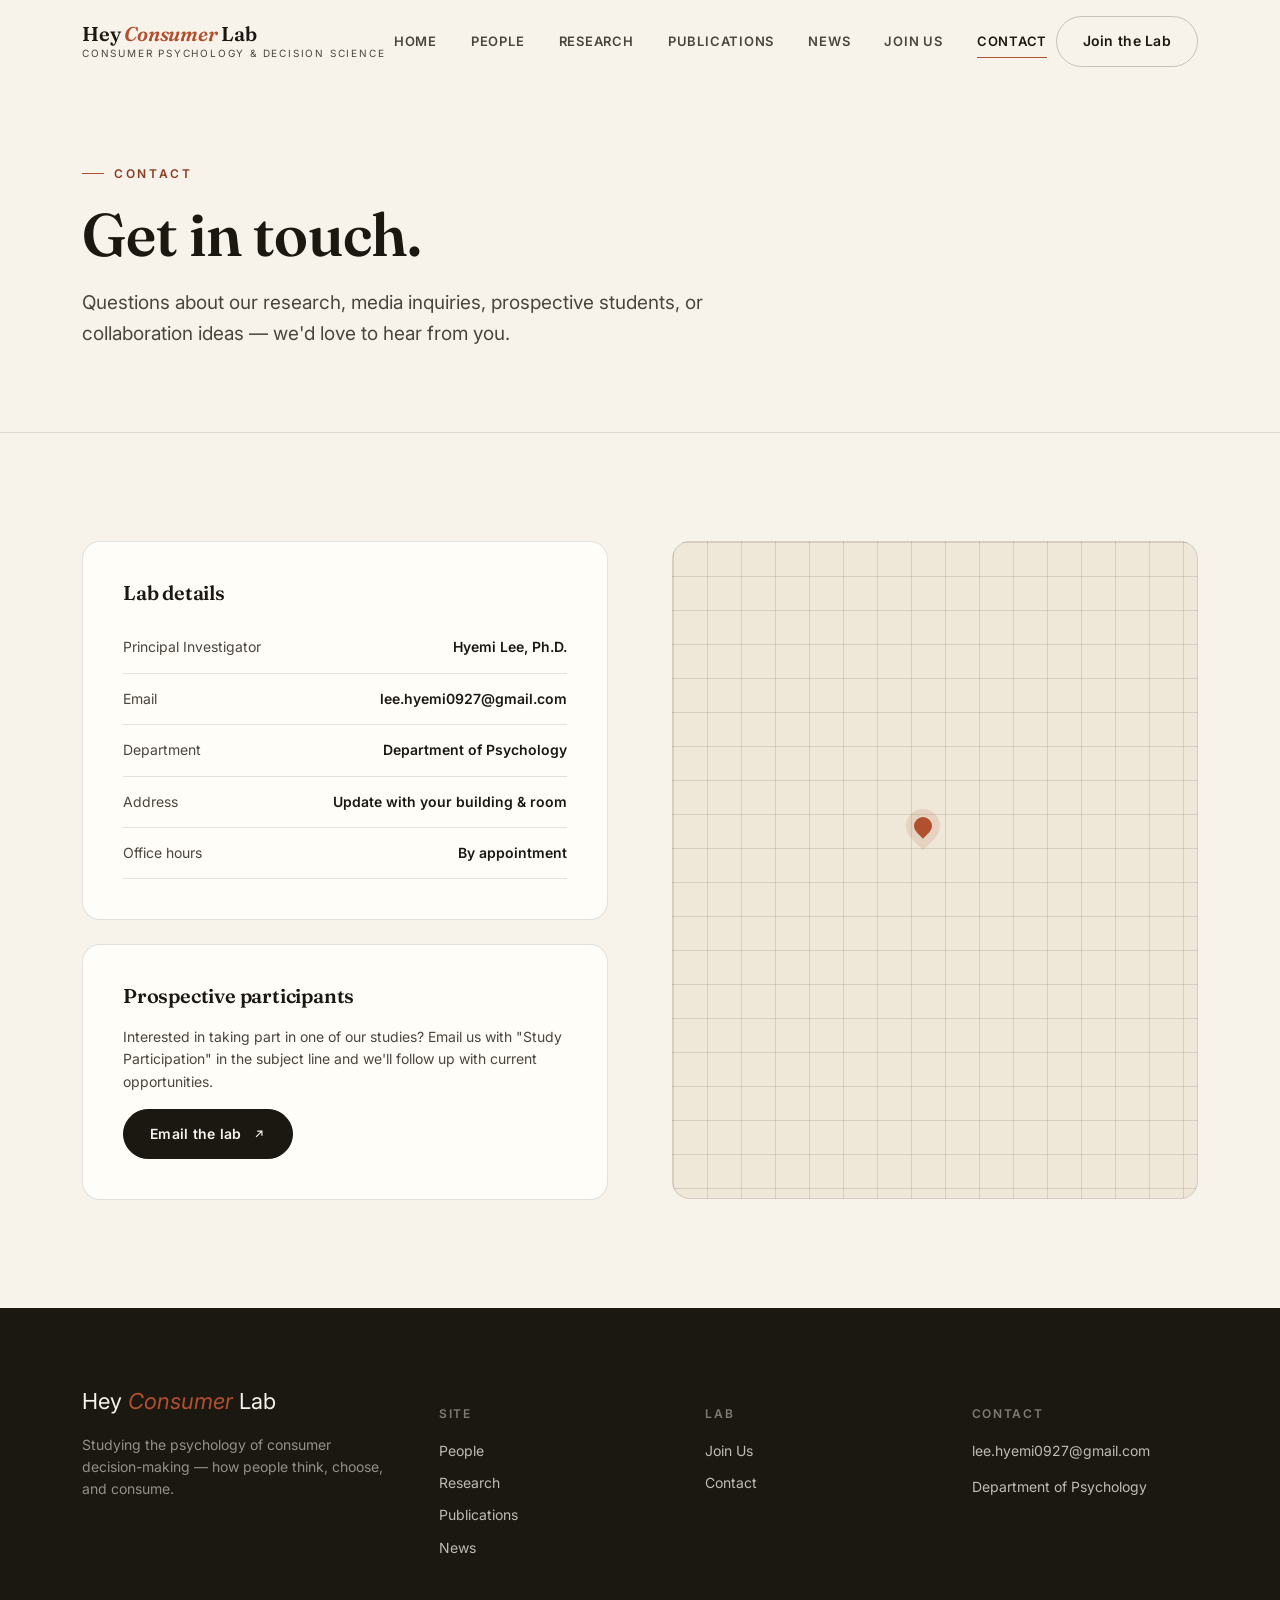
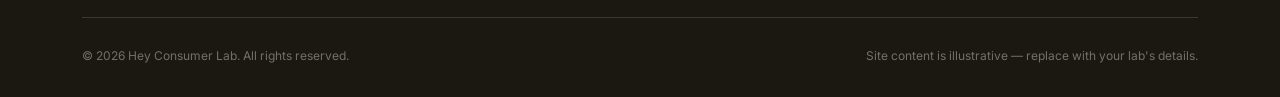
==== contact.html @ 63ae00cc "Add Hey Consumer Lab research website Static multi-page site (Home, People, Research, Publications, " ====
<!DOCTYPE html>
<html lang="ko">
<head>
<script>document.documentElement.classList.add("has-js");</script>
<meta charset="UTF-8">
<meta name="viewport" content="width=device-width, initial-scale=1.0">
<title>Contact — Hey Consumer Lab</title>
<meta name="description" content="Contact Hey Consumer Lab.">
<link rel="icon" type="image/svg+xml" href="assets/img/favicon.svg">
<link rel="preconnect" href="https://fonts.googleapis.com">
<link rel="preconnect" href="https://fonts.gstatic.com" crossorigin>
<link href="https://fonts.googleapis.com/css2?family=Fraunces:ital,wght@0,500;0,600;1,500;1,600&family=Inter:wght@400;500;600;700&display=swap" rel="stylesheet">
<link rel="stylesheet" href="assets/css/style.css">
</head>
<body>

<header class="site-header">
  <div class="wrap">
    <a href="index.html" class="brand">
      <span class="brand-mark">Hey <em>Consumer</em> Lab</span>
      <span class="brand-sub">Consumer Psychology &amp; Decision Science</span>
    </a>
    <nav class="nav-links">
      <a href="index.html">Home</a>
      <a href="people.html">People</a>
      <a href="research.html">Research</a>
      <a href="publications.html">Publications</a>
      <a href="news.html">News</a>
      <a href="join.html">Join Us</a>
      <a href="contact.html" class="active">Contact</a>
    </nav>
    <div class="nav-cta">
      <a href="join.html" class="btn ghost">Join the Lab</a>
      <button class="nav-toggle" aria-label="Toggle menu" aria-expanded="false"><span></span></button>
    </div>
  </div>
</header>

<main>

  <section class="page-header">
    <div class="wrap">
      <span class="eyebrow">Contact</span>
      <h1>Get in touch.</h1>
      <p class="lede">Questions about our research, media inquiries, prospective students, or collaboration ideas — we'd love to hear from you.</p>
    </div>
  </section>

  <section>
    <div class="wrap">
      <div class="contact-grid">
        <div class="reveal">
          <div class="contact-card">
            <h3>Lab details</h3>
            <div class="contact-row"><span>Principal Investigator</span><span>Hyemi Lee, Ph.D.</span></div>
            <div class="contact-row"><span>Email</span><span>lee.hyemi0927@gmail.com</span></div>
            <div class="contact-row"><span>Department</span><span>Department of Psychology</span></div>
            <div class="contact-row"><span>Address</span><span>Update with your building &amp; room</span></div>
            <div class="contact-row"><span>Office hours</span><span>By appointment</span></div>
          </div>

          <div class="contact-card" style="margin-top:24px;">
            <h3>Prospective participants</h3>
            <p style="color:var(--ink-soft); font-size:14px; margin:0 0 16px;">Interested in taking part in one of our studies? Email us with "Study Participation" in the subject line and we'll follow up with current opportunities.</p>
            <a href="mailto:lee.hyemi0927@gmail.com?subject=Study%20Participation" class="btn">Email the lab
              <svg viewBox="0 0 24 24" fill="none" stroke="currentColor" stroke-width="2"><path d="M7 17L17 7M9 7h8v8"/></svg>
            </a>
          </div>
        </div>

        <div class="reveal">
          <div class="map-frame">
            <div class="pin"></div>
          </div>
        </div>
      </div>
    </div>
  </section>

</main>

<footer class="site-footer">
  <div class="wrap">
    <div class="footer-grid">
      <div>
        <span class="brand-mark">Hey <em>Consumer</em> Lab</span>
        <p>Studying the psychology of consumer decision-making — how people think, choose, and consume.</p>
      </div>
      <div class="footer-col">
        <h5>Site</h5>
        <a href="people.html">People</a>
        <a href="research.html">Research</a>
        <a href="publications.html">Publications</a>
        <a href="news.html">News</a>
      </div>
      <div class="footer-col">
        <h5>Lab</h5>
        <a href="join.html">Join Us</a>
        <a href="contact.html">Contact</a>
      </div>
      <div class="footer-col">
        <h5>Contact</h5>
        <p>lee.hyemi0927@gmail.com</p>
        <p>Department of Psychology</p>
      </div>
    </div>
    <div class="footer-bottom">
      <span>© 2026 Hey Consumer Lab. All rights reserved.</span>
      <span>Site content is illustrative — replace with your lab's details.</span>
    </div>
  </div>
</footer>

<script src="assets/js/main.js"></script>
</body>
</html>
---- assets/css/style.css ----
/* ==========================================================================
   Hey Consumer Lab — stylesheet
   ========================================================================== */

:root {
  --ink: #1b1812;
  --ink-soft: #4a453d;
  --paper: #f7f3ea;
  --paper-dim: #efe8d9;
  --paper-card: #fffdf8;
  --line: rgba(27, 24, 18, 0.12);
  --line-strong: rgba(27, 24, 18, 0.22);
  --accent: #b1502f;
  --accent-dark: #8a3c22;
  --accent-tint: #f1ded3;

  --serif: "Fraunces", "Noto Serif KR", serif;
  --sans: "Inter", "Pretendard", -apple-system, BlinkMacSystemFont, "Apple SD Gothic Neo", sans-serif;

  --maxw: 1180px;
  --nav-h: 84px;
}

* {
  box-sizing: border-box;
}

html {
  scroll-behavior: smooth;
}

body {
  margin: 0;
  background: var(--paper);
  color: var(--ink);
  font-family: var(--sans);
  font-size: 16px;
  line-height: 1.6;
  -webkit-font-smoothing: antialiased;
}

img {
  max-width: 100%;
  display: block;
}

a {
  color: inherit;
  text-decoration: none;
}

.wrap {
  max-width: var(--maxw);
  margin: 0 auto;
  padding: 0 32px;
}

h1, h2, h3, h4 {
  font-family: var(--serif);
  font-weight: 600;
  line-height: 1.12;
  margin: 0;
  letter-spacing: -0.01em;
}

.eyebrow {
  display: inline-flex;
  align-items: center;
  gap: 10px;
  font-size: 12px;
  letter-spacing: 0.22em;
  text-transform: uppercase;
  color: var(--accent-dark);
  font-weight: 600;
}

.eyebrow::before {
  content: "";
  width: 22px;
  height: 1px;
  background: var(--accent);
}

.lede {
  font-size: 19px;
  color: var(--ink-soft);
  max-width: 60ch;
}

/* ---------- buttons ---------- */

.btn {
  display: inline-flex;
  align-items: center;
  gap: 10px;
  padding: 13px 26px;
  border-radius: 999px;
  font-size: 14px;
  font-weight: 600;
  letter-spacing: 0.02em;
  border: 1px solid var(--ink);
  background: var(--ink);
  color: var(--paper);
  transition: transform 0.25s ease, background 0.25s ease, color 0.25s ease, border-color 0.25s ease;
}

.btn:hover {
  background: var(--accent);
  border-color: var(--accent);
  transform: translateY(-2px);
}

.btn.ghost {
  background: transparent;
  color: var(--ink);
  border-color: var(--line-strong);
}

.btn.ghost:hover {
  background: var(--ink);
  color: var(--paper);
  border-color: var(--ink);
}

.btn svg {
  width: 14px;
  height: 14px;
  transition: transform 0.25s ease;
}

.btn:hover svg {
  transform: translate(3px, -3px);
}

/* ---------- nav ---------- */

.site-header {
  position: fixed;
  top: 0;
  left: 0;
  right: 0;
  z-index: 100;
  height: var(--nav-h);
  display: flex;
  align-items: center;
  background: rgba(247, 243, 234, 0.86);
  backdrop-filter: blur(10px);
  border-bottom: 1px solid transparent;
  transition: border-color 0.3s ease, background 0.3s ease;
}

.site-header.is-scrolled {
  border-bottom-color: var(--line);
}

.site-header .wrap {
  display: flex;
  align-items: center;
  justify-content: space-between;
  width: 100%;
}

.brand {
  display: flex;
  flex-direction: column;
  line-height: 1;
  gap: 4px;
}

.brand .brand-mark {
  font-family: var(--serif);
  font-size: 20px;
  font-weight: 600;
  letter-spacing: -0.01em;
}

.brand .brand-mark em {
  color: var(--accent);
  font-style: italic;
}

.brand .brand-sub {
  font-size: 10px;
  letter-spacing: 0.18em;
  text-transform: uppercase;
  color: var(--ink-soft);
}

.nav-links {
  display: flex;
  align-items: center;
  gap: 34px;
}

.nav-links a {
  position: relative;
  font-size: 13px;
  letter-spacing: 0.06em;
  text-transform: uppercase;
  font-weight: 600;
  color: var(--ink-soft);
  padding: 6px 0;
}

.nav-links a::after {
  content: "";
  position: absolute;
  left: 0;
  right: 100%;
  bottom: 0;
  height: 1px;
  background: var(--accent);
  transition: right 0.25s ease;
}

.nav-links a:hover,
.nav-links a.active {
  color: var(--ink);
}

.nav-links a:hover::after,
.nav-links a.active::after {
  right: 0;
}

.nav-cta {
  display: flex;
  align-items: center;
  gap: 22px;
}

.nav-toggle {
  display: none;
  background: none;
  border: none;
  cursor: pointer;
  width: 34px;
  height: 34px;
  padding: 0;
  position: relative;
}

.nav-toggle span,
.nav-toggle span::before,
.nav-toggle span::after {
  content: "";
  position: absolute;
  left: 6px;
  right: 6px;
  height: 1.5px;
  background: var(--ink);
  transition: transform 0.25s ease, opacity 0.25s ease, top 0.25s ease;
}

.nav-toggle span {
  top: 16px;
}

.nav-toggle span::before {
  top: -7px;
}

.nav-toggle span::after {
  top: 7px;
}

.nav-toggle.is-open span {
  background: transparent;
}

.nav-toggle.is-open span::before {
  top: 0;
  transform: rotate(45deg);
}

.nav-toggle.is-open span::after {
  top: 0;
  transform: rotate(-45deg);
}

/* ---------- hero ---------- */

.hero {
  position: relative;
  padding: calc(var(--nav-h) + 96px) 0 96px;
  overflow: hidden;
}

.hero-blob {
  position: absolute;
  top: -220px;
  right: -160px;
  width: 620px;
  height: 620px;
  border-radius: 50%;
  background: radial-gradient(circle at 30% 30%, var(--accent-tint), transparent 70%);
  z-index: 0;
  pointer-events: none;
}

.hero .wrap {
  position: relative;
  z-index: 1;
}

.hero-grid {
  display: grid;
  grid-template-columns: 1.3fr 0.9fr;
  gap: 48px;
  align-items: end;
}

.hero h1 {
  font-size: clamp(46px, 6.4vw, 92px);
  margin-top: 20px;
}

.hero h1 .accent-italic {
  font-style: italic;
  color: var(--accent);
}

.hero-side {
  padding-bottom: 10px;
  border-left: 1px solid var(--line-strong);
  padding-left: 28px;
}

.hero-side p {
  color: var(--ink-soft);
  font-size: 15px;
}

.hero-actions {
  margin-top: 28px;
  display: flex;
  gap: 14px;
  flex-wrap: wrap;
}

.hero-stats {
  margin-top: 90px;
  display: grid;
  grid-template-columns: repeat(4, 1fr);
  border-top: 1px solid var(--line);
  padding-top: 28px;
  gap: 24px;
}

.hero-stats .stat b {
  display: block;
  font-family: var(--serif);
  font-size: 34px;
  font-weight: 600;
}

.hero-stats .stat span {
  font-size: 13px;
  color: var(--ink-soft);
}

/* ---------- section scaffolding ---------- */

section {
  padding: 108px 0;
}

section.tight {
  padding: 72px 0;
}

.section-head {
  display: flex;
  justify-content: space-between;
  align-items: flex-end;
  gap: 32px;
  margin-bottom: 56px;
}

.section-head h2 {
  font-size: clamp(30px, 3.6vw, 44px);
  margin-top: 14px;
}

.section-head .section-note {
  max-width: 320px;
  font-size: 14px;
  color: var(--ink-soft);
  text-align: right;
}

.alt {
  background: var(--paper-dim);
}

.divider {
  height: 1px;
  background: var(--line);
  border: none;
  margin: 0;
}

/* ---------- cards: research ---------- */

.research-grid {
  display: grid;
  grid-template-columns: repeat(2, 1fr);
  gap: 1px;
  background: var(--line);
  border: 1px solid var(--line);
}

.research-card {
  background: var(--paper-card);
  padding: 44px;
  transition: background 0.3s ease;
}

.research-card:hover {
  background: var(--paper-dim);
}

.research-card .num {
  font-family: var(--serif);
  font-style: italic;
  color: var(--accent);
  font-size: 15px;
}

.research-card h3 {
  font-size: 25px;
  margin: 18px 0 14px;
}

.research-card p {
  color: var(--ink-soft);
  font-size: 15px;
  margin: 0 0 18px;
}

.tag-row {
  display: flex;
  flex-wrap: wrap;
  gap: 8px;
}

.tag {
  font-size: 11px;
  letter-spacing: 0.05em;
  text-transform: uppercase;
  font-weight: 600;
  padding: 6px 12px;
  border-radius: 999px;
  background: var(--accent-tint);
  color: var(--accent-dark);
}

/* ---------- news list ---------- */

.news-list {
  display: flex;
  flex-direction: column;
}

.news-row {
  display: grid;
  grid-template-columns: 140px 1fr auto;
  gap: 28px;
  align-items: center;
  padding: 26px 0;
  border-bottom: 1px solid var(--line);
}

.news-row .date {
  font-size: 13px;
  letter-spacing: 0.04em;
  color: var(--ink-soft);
  text-transform: uppercase;
}

.news-row h4 {
  font-family: var(--sans);
  font-weight: 600;
  font-size: 17px;
}

.news-row .arrow {
  width: 18px;
  height: 18px;
  opacity: 0.4;
  transition: transform 0.25s ease, opacity 0.25s ease;
}

.news-row:hover .arrow {
  transform: translateX(4px);
  opacity: 1;
}

.news-row .badge {
  display: inline-block;
  font-size: 10px;
  letter-spacing: 0.08em;
  text-transform: uppercase;
  font-weight: 700;
  color: var(--accent-dark);
  margin-bottom: 4px;
}

/* ---------- CTA banner ---------- */

.cta-banner {
  background: var(--ink);
  color: var(--paper);
  border-radius: 28px;
  padding: 72px;
  display: grid;
  grid-template-columns: 1.4fr auto;
  align-items: center;
  gap: 32px;
}

.cta-banner h2 {
  color: var(--paper);
  font-size: clamp(28px, 3.4vw, 42px);
}

.cta-banner p {
  color: rgba(247, 243, 234, 0.7);
  margin-top: 14px;
  max-width: 46ch;
}

.cta-banner .btn {
  background: var(--paper);
  color: var(--ink);
  border-color: var(--paper);
  white-space: nowrap;
}

.cta-banner .btn:hover {
  background: var(--accent);
  border-color: var(--accent);
  color: var(--paper);
}

/* ---------- footer ---------- */

.site-footer {
  background: var(--ink);
  color: rgba(247, 243, 234, 0.72);
  padding: 76px 0 32px;
}

.footer-grid {
  display: grid;
  grid-template-columns: 1.4fr 1fr 1fr 1fr;
  gap: 40px;
  padding-bottom: 48px;
  border-bottom: 1px solid rgba(247, 243, 234, 0.14);
}

.footer-grid .brand-mark {
  color: var(--paper);
  font-size: 22px;
}

.footer-grid .brand-mark em {
  color: var(--accent);
  font-style: italic;
}

.footer-grid p {
  font-size: 14px;
  margin-top: 14px;
  max-width: 34ch;
  color: rgba(247, 243, 234, 0.55);
}

.footer-col h5 {
  font-size: 12px;
  letter-spacing: 0.14em;
  text-transform: uppercase;
  color: rgba(247, 243, 234, 0.45);
  margin-bottom: 16px;
  font-weight: 600;
}

.footer-col a,
.footer-col p {
  display: block;
  font-size: 14px;
  color: rgba(247, 243, 234, 0.75);
  margin-bottom: 10px;
  transition: color 0.2s ease;
}

.footer-col a:hover {
  color: var(--paper);
}

.footer-bottom {
  display: flex;
  justify-content: space-between;
  align-items: center;
  padding-top: 28px;
  font-size: 12px;
  color: rgba(247, 243, 234, 0.4);
  flex-wrap: wrap;
  gap: 12px;
}

/* ---------- page header (inner pages) ---------- */

.page-header {
  padding: calc(var(--nav-h) + 72px) 0 64px;
  border-bottom: 1px solid var(--line);
}

.page-header .eyebrow {
  margin-bottom: 18px;
}

.page-header h1 {
  font-size: clamp(36px, 5vw, 60px);
}

.page-header .lede {
  margin-top: 20px;
}

.breadcrumb {
  font-size: 12px;
  letter-spacing: 0.06em;
  text-transform: uppercase;
  color: var(--ink-soft);
  margin-bottom: 18px;
}

.breadcrumb a {
  color: var(--accent-dark);
}

/* ---------- people ---------- */

.pi-block {
  display: grid;
  grid-template-columns: 300px 1fr;
  gap: 56px;
  align-items: start;
}

.portrait {
  aspect-ratio: 4/5;
  border-radius: 18px;
  background: linear-gradient(155deg, var(--accent-tint), var(--paper-dim));
  display: flex;
  align-items: center;
  justify-content: center;
  border: 1px solid var(--line);
  overflow: hidden;
}

.portrait .initials {
  font-family: var(--serif);
  font-style: italic;
  font-size: 64px;
  color: var(--accent);
}

.pi-block h2 {
  font-size: 34px;
}

.pi-role {
  font-size: 14px;
  color: var(--accent-dark);
  font-weight: 600;
  letter-spacing: 0.03em;
  margin-top: 8px;
}

.pi-block .lede {
  margin-top: 20px;
}

.pi-meta {
  display: flex;
  gap: 26px;
  margin-top: 26px;
  flex-wrap: wrap;
}

.pi-meta a {
  font-size: 13px;
  font-weight: 600;
  border-bottom: 1px solid var(--line-strong);
  padding-bottom: 3px;
}

.pi-meta a:hover {
  border-color: var(--accent);
  color: var(--accent-dark);
}

.people-grid {
  display: grid;
  grid-template-columns: repeat(4, 1fr);
  gap: 30px;
}

.person-card {
  text-align: left;
}

.person-card .portrait {
  aspect-ratio: 1/1;
  margin-bottom: 16px;
  border-radius: 14px;
}

.person-card .initials {
  font-size: 32px;
}

.person-card h4 {
  font-family: var(--sans);
  font-size: 16px;
  font-weight: 700;
}

.person-card .role {
  font-size: 13px;
  color: var(--ink-soft);
  margin-top: 4px;
}

.alumni-list {
  columns: 2;
  column-gap: 60px;
  font-size: 15px;
}

.alumni-list li {
  break-inside: avoid;
  padding: 10px 0;
  border-bottom: 1px solid var(--line);
  list-style: none;
  display: flex;
  justify-content: space-between;
  gap: 12px;
  color: var(--ink-soft);
}

.alumni-list li span:last-child {
  color: var(--ink);
  font-weight: 600;
  font-size: 13px;
}

.alumni-list {
  padding: 0;
  margin: 0;
}

/* ---------- research page ---------- */

.approach-list {
  display: flex;
  flex-direction: column;
}

.approach-row {
  display: grid;
  grid-template-columns: 90px 1fr;
  gap: 32px;
  padding: 40px 0;
  border-bottom: 1px solid var(--line);
}

.approach-row .idx {
  font-family: var(--serif);
  font-style: italic;
  font-size: 22px;
  color: var(--accent);
}

.approach-row h3 {
  font-size: 24px;
  margin-bottom: 12px;
}

.approach-row p {
  color: var(--ink-soft);
  max-width: 70ch;
}

/* ---------- publications ---------- */

.pub-filters {
  display: flex;
  gap: 10px;
  flex-wrap: wrap;
  margin-bottom: 44px;
}

.pub-filter {
  font-size: 13px;
  font-weight: 600;
  padding: 9px 18px;
  border-radius: 999px;
  border: 1px solid var(--line-strong);
  background: transparent;
  cursor: pointer;
  color: var(--ink-soft);
  transition: all 0.2s ease;
}

.pub-filter.is-active,
.pub-filter:hover {
  background: var(--ink);
  border-color: var(--ink);
  color: var(--paper);
}

.pub-year {
  font-family: var(--serif);
  font-size: 22px;
  font-style: italic;
  color: var(--accent);
  margin: 48px 0 18px;
}

.pub-year:first-of-type {
  margin-top: 0;
}

.pub-item {
  padding: 22px 0;
  border-bottom: 1px solid var(--line);
  display: grid;
  grid-template-columns: 1fr auto;
  gap: 20px;
  align-items: start;
}

.pub-item h4 {
  font-family: var(--sans);
  font-size: 16px;
  font-weight: 700;
  margin-bottom: 6px;
}

.pub-item .authors {
  font-size: 14px;
  color: var(--ink-soft);
}

.pub-item .venue {
  font-size: 13px;
  font-style: italic;
  color: var(--ink-soft);
  margin-top: 4px;
}

.pub-item .pub-links {
  display: flex;
  gap: 10px;
  white-space: nowrap;
}

.pub-item .pub-links a {
  font-size: 12px;
  font-weight: 700;
  letter-spacing: 0.04em;
  text-transform: uppercase;
  padding: 8px 14px;
  border-radius: 999px;
  border: 1px solid var(--line-strong);
}

.pub-item .pub-links a:hover {
  background: var(--ink);
  color: var(--paper);
  border-color: var(--ink);
}

.sample-note {
  margin-top: 40px;
  font-size: 13px;
  color: var(--ink-soft);
  border-left: 2px solid var(--accent);
  padding-left: 16px;
}

/* ---------- join ---------- */

.opening-list {
  display: flex;
  flex-direction: column;
}

.opening-item {
  padding: 32px 0;
  border-bottom: 1px solid var(--line);
  display: grid;
  grid-template-columns: 1fr auto;
  align-items: center;
  gap: 20px;
}

.opening-item h3 {
  font-size: 22px;
}

.opening-item p {
  color: var(--ink-soft);
  font-size: 14px;
  margin-top: 8px;
  max-width: 60ch;
}

.faq-item {
  padding: 26px 0;
  border-bottom: 1px solid var(--line);
}

.faq-item h4 {
  font-family: var(--sans);
  font-size: 16px;
  font-weight: 700;
  margin-bottom: 8px;
}

.faq-item p {
  color: var(--ink-soft);
  font-size: 15px;
}

/* ---------- contact ---------- */

.contact-grid {
  display: grid;
  grid-template-columns: 1fr 1fr;
  gap: 64px;
}

.contact-card {
  background: var(--paper-card);
  border: 1px solid var(--line);
  border-radius: 18px;
  padding: 40px;
}

.contact-card h3 {
  font-size: 20px;
  margin-bottom: 18px;
}

.contact-row {
  display: flex;
  justify-content: space-between;
  padding: 14px 0;
  border-bottom: 1px solid var(--line);
  font-size: 14px;
}

.contact-row span:first-child {
  color: var(--ink-soft);
}

.contact-row span:last-child {
  font-weight: 600;
  text-align: right;
}

.map-frame {
  border-radius: 18px;
  overflow: hidden;
  border: 1px solid var(--line);
  aspect-ratio: 4/5;
  background:
    linear-gradient(var(--line) 1px, transparent 1px) 0 0 / 34px 34px,
    linear-gradient(90deg, var(--line) 1px, transparent 1px) 0 0 / 34px 34px,
    var(--paper-dim);
  position: relative;
}

.map-frame .pin {
  position: absolute;
  top: 42%;
  left: 46%;
  width: 18px;
  height: 18px;
  border-radius: 50% 50% 50% 0;
  background: var(--accent);
  transform: rotate(-45deg);
  box-shadow: 0 0 0 8px rgba(177, 80, 47, 0.15);
}

/* ---------- reveal animation ---------- */

html.has-js .reveal {
  opacity: 0;
  transform: translateY(24px);
  transition: opacity 0.7s ease, transform 0.7s ease;
}

html.has-js .reveal.is-visible {
  opacity: 1;
  transform: translateY(0);
}

/* ---------- responsive ---------- */

@media (max-width: 980px) {
  .hero-grid,
  .contact-grid {
    grid-template-columns: 1fr;
  }

  .hero-side {
    border-left: none;
    padding-left: 0;
    border-top: 1px solid var(--line-strong);
    padding-top: 24px;
  }

  .research-grid,
  .people-grid {
    grid-template-columns: repeat(2, 1fr);
  }

  .pi-block {
    grid-template-columns: 1fr;
  }

  .portrait {
    max-width: 280px;
  }

  .footer-grid {
    grid-template-columns: 1fr 1fr;
  }

  .cta-banner {
    grid-template-columns: 1fr;
    text-align: left;
  }
}

@media (max-width: 760px) {
  :root {
    --nav-h: 72px;
  }

  .nav-links,
  .nav-cta .btn.ghost {
    display: none;
  }

  .nav-toggle {
    display: block;
  }

  body.menu-open .nav-links {
    display: flex;
    position: fixed;
    top: var(--nav-h);
    left: 0;
    right: 0;
    bottom: 0;
    background: var(--paper);
    flex-direction: column;
    align-items: flex-start;
    justify-content: flex-start;
    padding: 40px 32px;
    gap: 26px;
    z-index: 99;
  }

  body.menu-open .nav-links a {
    font-size: 22px;
  }

  .hero-stats {
    grid-template-columns: repeat(2, 1fr);
  }

  .section-head {
    flex-direction: column;
    align-items: flex-start;
  }

  .section-head .section-note {
    text-align: left;
  }

  .research-grid,
  .people-grid,
  .footer-grid {
    grid-template-columns: 1fr;
  }

  .alumni-list {
    columns: 1;
  }

  .news-row {
    grid-template-columns: 1fr;
    gap: 8px;
  }

  .pub-item {
    grid-template-columns: 1fr;
  }

  .opening-item {
    grid-template-columns: 1fr;
    align-items: flex-start;
  }

  .wrap {
    padding: 0 22px;
  }

  section {
    padding: 72px 0;
  }
}
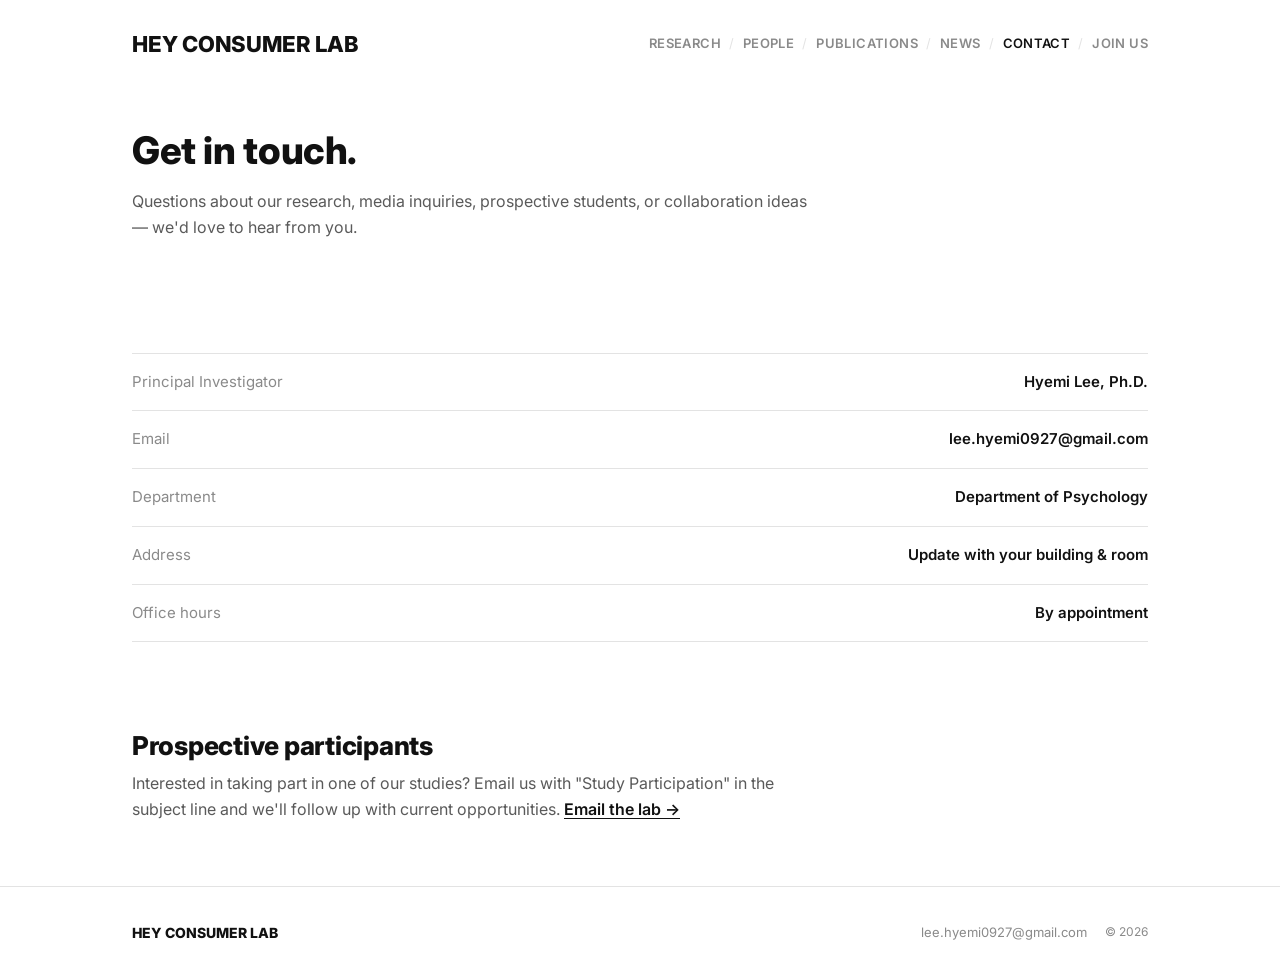
==== commit 4afa5905: "Redesign site to match Shenhav Lab reference style Replace the editorial serif/terracotta design wit" ====
--- a/contact.html
+++ b/contact.html
@@ -9,71 +9,53 @@
 <link rel="icon" type="image/svg+xml" href="assets/img/favicon.svg">
 <link rel="preconnect" href="https://fonts.googleapis.com">
 <link rel="preconnect" href="https://fonts.gstatic.com" crossorigin>
-<link href="https://fonts.googleapis.com/css2?family=Fraunces:ital,wght@0,500;0,600;1,500;1,600&family=Inter:wght@400;500;600;700&display=swap" rel="stylesheet">
+<link href="https://fonts.googleapis.com/css2?family=Archivo+Black&family=Inter:wght@400;500;600;700;800&family=Newsreader:ital@1&display=swap" rel="stylesheet">
 <link rel="stylesheet" href="assets/css/style.css">
 </head>
 <body>
 
 <header class="site-header">
   <div class="wrap">
-    <a href="index.html" class="brand">
-      <span class="brand-mark">Hey <em>Consumer</em> Lab</span>
-      <span class="brand-sub">Consumer Psychology &amp; Decision Science</span>
-    </a>
+    <a href="index.html" class="brand">Hey Consumer Lab</a>
     <nav class="nav-links">
-      <a href="index.html">Home</a>
+      <a href="research.html">Research</a>
       <a href="people.html">People</a>
-      <a href="research.html">Research</a>
       <a href="publications.html">Publications</a>
       <a href="news.html">News</a>
+      <a href="contact.html" class="active">Contact</a>
       <a href="join.html">Join Us</a>
-      <a href="contact.html" class="active">Contact</a>
     </nav>
-    <div class="nav-cta">
-      <a href="join.html" class="btn ghost">Join the Lab</a>
-      <button class="nav-toggle" aria-label="Toggle menu" aria-expanded="false"><span></span></button>
-    </div>
+    <button class="nav-toggle" aria-label="Toggle menu" aria-expanded="false"><span></span></button>
   </div>
 </header>
 
 <main>
 
-  <section class="page-header">
+  <section class="page-header tight">
     <div class="wrap">
-      <span class="eyebrow">Contact</span>
       <h1>Get in touch.</h1>
       <p class="lede">Questions about our research, media inquiries, prospective students, or collaboration ideas — we'd love to hear from you.</p>
     </div>
   </section>
 
-  <section>
+  <section class="tight">
     <div class="wrap">
-      <div class="contact-grid">
-        <div class="reveal">
-          <div class="contact-card">
-            <h3>Lab details</h3>
-            <div class="contact-row"><span>Principal Investigator</span><span>Hyemi Lee, Ph.D.</span></div>
-            <div class="contact-row"><span>Email</span><span>lee.hyemi0927@gmail.com</span></div>
-            <div class="contact-row"><span>Department</span><span>Department of Psychology</span></div>
-            <div class="contact-row"><span>Address</span><span>Update with your building &amp; room</span></div>
-            <div class="contact-row"><span>Office hours</span><span>By appointment</span></div>
-          </div>
+      <div class="contact-list">
+        <div class="contact-row"><span>Principal Investigator</span><span>Hyemi Lee, Ph.D.</span></div>
+        <div class="contact-row"><span>Email</span><span>lee.hyemi0927@gmail.com</span></div>
+        <div class="contact-row"><span>Department</span><span>Department of Psychology</span></div>
+        <div class="contact-row"><span>Address</span><span>Update with your building &amp; room</span></div>
+        <div class="contact-row"><span>Office hours</span><span>By appointment</span></div>
+      </div>
+    </div>
+  </section>
 
-          <div class="contact-card" style="margin-top:24px;">
-            <h3>Prospective participants</h3>
-            <p style="color:var(--ink-soft); font-size:14px; margin:0 0 16px;">Interested in taking part in one of our studies? Email us with "Study Participation" in the subject line and we'll follow up with current opportunities.</p>
-            <a href="mailto:lee.hyemi0927@gmail.com?subject=Study%20Participation" class="btn">Email the lab
-              <svg viewBox="0 0 24 24" fill="none" stroke="currentColor" stroke-width="2"><path d="M7 17L17 7M9 7h8v8"/></svg>
-            </a>
-          </div>
-        </div>
-
-        <div class="reveal">
-          <div class="map-frame">
-            <div class="pin"></div>
-          </div>
-        </div>
+  <section class="tight">
+    <div class="wrap">
+      <div class="section-head">
+        <h2>Prospective participants</h2>
       </div>
+      <p class="lede">Interested in taking part in one of our studies? Email us with "Study Participation" in the subject line and we'll follow up with current opportunities. <a href="mailto:lee.hyemi0927@gmail.com?subject=Study%20Participation" class="text-link">Email the lab →</a></p>
     </div>
   </section>
 
@@ -81,32 +63,10 @@
 
 <footer class="site-footer">
   <div class="wrap">
-    <div class="footer-grid">
-      <div>
-        <span class="brand-mark">Hey <em>Consumer</em> Lab</span>
-        <p>Studying the psychology of consumer decision-making — how people think, choose, and consume.</p>
-      </div>
-      <div class="footer-col">
-        <h5>Site</h5>
-        <a href="people.html">People</a>
-        <a href="research.html">Research</a>
-        <a href="publications.html">Publications</a>
-        <a href="news.html">News</a>
-      </div>
-      <div class="footer-col">
-        <h5>Lab</h5>
-        <a href="join.html">Join Us</a>
-        <a href="contact.html">Contact</a>
-      </div>
-      <div class="footer-col">
-        <h5>Contact</h5>
-        <p>lee.hyemi0927@gmail.com</p>
-        <p>Department of Psychology</p>
-      </div>
-    </div>
-    <div class="footer-bottom">
-      <span>© 2026 Hey Consumer Lab. All rights reserved.</span>
-      <span>Site content is illustrative — replace with your lab's details.</span>
+    <span class="foot-brand">Hey Consumer Lab</span>
+    <div class="foot-links">
+      <a href="mailto:lee.hyemi0927@gmail.com">lee.hyemi0927@gmail.com</a>
+      <span class="foot-note">© 2026</span>
     </div>
   </div>
 </footer>
--- a/assets/css/style.css
+++ b/assets/css/style.css
@@ -1,32 +1,28 @@
 /* ==========================================================================
    Hey Consumer Lab — stylesheet
+   Minimal, monochrome, academic-lab style (white / black / gray).
    ========================================================================== */
 
 :root {
-  --ink: #1b1812;
-  --ink-soft: #4a453d;
-  --paper: #f7f3ea;
-  --paper-dim: #efe8d9;
-  --paper-card: #fffdf8;
-  --line: rgba(27, 24, 18, 0.12);
-  --line-strong: rgba(27, 24, 18, 0.22);
-  --accent: #b1502f;
-  --accent-dark: #8a3c22;
-  --accent-tint: #f1ded3;
-
-  --serif: "Fraunces", "Noto Serif KR", serif;
-  --sans: "Inter", "Pretendard", -apple-system, BlinkMacSystemFont, "Apple SD Gothic Neo", sans-serif;
-
-  --maxw: 1180px;
-  --nav-h: 84px;
+  --ink: #111111;
+  --ink-soft: #5a5a5a;
+  --ink-faint: #8a8a8a;
+  --paper: #ffffff;
+  --line: #e3e3e3;
+  --accent: #9c5a34;
+  --accent-soft: #c88a5f;
+  --link-blue: #1d5c86;
+  --link-blue-dark: #133f5c;
+
+  --display: "Archivo Black", "Inter", sans-serif;
+  --sans: "Inter", -apple-system, BlinkMacSystemFont, "Apple SD Gothic Neo", sans-serif;
+  --serif-italic: "Newsreader", "Noto Serif KR", serif;
+
+  --maxw: 1080px;
 }
 
 * {
   box-sizing: border-box;
-}
-
-html {
-  scroll-behavior: smooth;
 }
 
 body {
@@ -35,7 +31,7 @@
   color: var(--ink);
   font-family: var(--sans);
   font-size: 16px;
-  line-height: 1.6;
+  line-height: 1.65;
   -webkit-font-smoothing: antialiased;
 }
 
@@ -56,177 +52,124 @@
 }
 
 h1, h2, h3, h4 {
-  font-family: var(--serif);
-  font-weight: 600;
-  line-height: 1.12;
+  font-family: var(--sans);
+  font-weight: 800;
+  line-height: 1.2;
   margin: 0;
   letter-spacing: -0.01em;
-}
-
-.eyebrow {
-  display: inline-flex;
-  align-items: center;
-  gap: 10px;
-  font-size: 12px;
-  letter-spacing: 0.22em;
+  color: var(--ink);
+}
+
+p {
+  margin: 0;
+}
+
+.tagline {
+  font-family: var(--serif-italic);
+  font-style: italic;
+  color: var(--ink-soft);
+  font-size: 20px;
+  text-align: center;
+  max-width: 46ch;
+  margin: 0 auto;
+}
+
+.lede {
+  font-size: 16px;
+  color: var(--ink-soft);
+  max-width: 68ch;
+}
+
+.divider {
+  height: 1px;
+  background: var(--line);
+  border: none;
+  margin: 0;
+}
+
+/* ---------- links / buttons ---------- */
+
+.text-link {
+  font-weight: 600;
+  text-decoration: underline;
+  text-underline-offset: 3px;
+  color: var(--ink);
+}
+
+.text-link:hover {
+  color: var(--accent);
+}
+
+.btn-line {
+  display: inline-block;
+  font-size: 13px;
+  font-weight: 700;
+  letter-spacing: 0.04em;
   text-transform: uppercase;
-  color: var(--accent-dark);
-  font-weight: 600;
-}
-
-.eyebrow::before {
-  content: "";
-  width: 22px;
-  height: 1px;
-  background: var(--accent);
-}
-
-.lede {
-  font-size: 19px;
-  color: var(--ink-soft);
-  max-width: 60ch;
-}
-
-/* ---------- buttons ---------- */
-
-.btn {
-  display: inline-flex;
-  align-items: center;
-  gap: 10px;
-  padding: 13px 26px;
-  border-radius: 999px;
-  font-size: 14px;
-  font-weight: 600;
-  letter-spacing: 0.02em;
+  padding: 11px 22px;
   border: 1px solid var(--ink);
+  color: var(--ink);
+  transition: background 0.2s ease, color 0.2s ease, border-color 0.2s ease;
+}
+
+.btn-line:hover {
   background: var(--ink);
   color: var(--paper);
-  transition: transform 0.25s ease, background 0.25s ease, color 0.25s ease, border-color 0.25s ease;
-}
-
-.btn:hover {
-  background: var(--accent);
-  border-color: var(--accent);
-  transform: translateY(-2px);
-}
-
-.btn.ghost {
-  background: transparent;
-  color: var(--ink);
-  border-color: var(--line-strong);
-}
-
-.btn.ghost:hover {
-  background: var(--ink);
-  color: var(--paper);
-  border-color: var(--ink);
-}
-
-.btn svg {
-  width: 14px;
-  height: 14px;
-  transition: transform 0.25s ease;
-}
-
-.btn:hover svg {
-  transform: translate(3px, -3px);
 }
 
 /* ---------- nav ---------- */
 
 .site-header {
-  position: fixed;
-  top: 0;
-  left: 0;
-  right: 0;
-  z-index: 100;
-  height: var(--nav-h);
-  display: flex;
-  align-items: center;
-  background: rgba(247, 243, 234, 0.86);
-  backdrop-filter: blur(10px);
-  border-bottom: 1px solid transparent;
-  transition: border-color 0.3s ease, background 0.3s ease;
-}
-
-.site-header.is-scrolled {
-  border-bottom-color: var(--line);
+  padding: 26px 0 22px;
 }
 
 .site-header .wrap {
   display: flex;
   align-items: center;
   justify-content: space-between;
-  width: 100%;
+  gap: 24px;
 }
 
 .brand {
-  display: flex;
-  flex-direction: column;
-  line-height: 1;
-  gap: 4px;
-}
-
-.brand .brand-mark {
-  font-family: var(--serif);
-  font-size: 20px;
-  font-weight: 600;
+  font-family: var(--sans);
+  font-weight: 800;
+  font-size: 22px;
   letter-spacing: -0.01em;
-}
-
-.brand .brand-mark em {
-  color: var(--accent);
-  font-style: italic;
-}
-
-.brand .brand-sub {
-  font-size: 10px;
-  letter-spacing: 0.18em;
+  color: var(--ink);
   text-transform: uppercase;
-  color: var(--ink-soft);
 }
 
 .nav-links {
   display: flex;
   align-items: center;
-  gap: 34px;
+  flex-wrap: wrap;
 }
 
 .nav-links a {
-  position: relative;
   font-size: 13px;
-  letter-spacing: 0.06em;
+  letter-spacing: 0.03em;
   text-transform: uppercase;
   font-weight: 600;
-  color: var(--ink-soft);
-  padding: 6px 0;
-}
-
-.nav-links a::after {
-  content: "";
+  color: var(--ink-faint);
+  padding: 4px 0;
+}
+
+.nav-links a:not(:first-child) {
+  margin-left: 22px;
+  position: relative;
+}
+
+.nav-links a:not(:first-child)::before {
+  content: "/";
   position: absolute;
-  left: 0;
-  right: 100%;
-  bottom: 0;
-  height: 1px;
-  background: var(--accent);
-  transition: right 0.25s ease;
+  left: -14px;
+  color: var(--line);
+  font-weight: 400;
 }
 
 .nav-links a:hover,
 .nav-links a.active {
   color: var(--ink);
-}
-
-.nav-links a:hover::after,
-.nav-links a.active::after {
-  right: 0;
-}
-
-.nav-cta {
-  display: flex;
-  align-items: center;
-  gap: 22px;
 }
 
 .nav-toggle {
@@ -234,8 +177,8 @@
   background: none;
   border: none;
   cursor: pointer;
-  width: 34px;
-  height: 34px;
+  width: 30px;
+  height: 30px;
   padding: 0;
   position: relative;
 }
@@ -245,15 +188,15 @@
 .nav-toggle span::after {
   content: "";
   position: absolute;
-  left: 6px;
-  right: 6px;
+  left: 4px;
+  right: 4px;
   height: 1.5px;
   background: var(--ink);
   transition: transform 0.25s ease, opacity 0.25s ease, top 0.25s ease;
 }
 
 .nav-toggle span {
-  top: 16px;
+  top: 14px;
 }
 
 .nav-toggle span::before {
@@ -278,657 +221,361 @@
   transform: rotate(-45deg);
 }
 
-/* ---------- hero ---------- */
+/* ---------- hero (home) ---------- */
 
 .hero {
-  position: relative;
-  padding: calc(var(--nav-h) + 96px) 0 96px;
-  overflow: hidden;
-}
-
-.hero-blob {
-  position: absolute;
-  top: -220px;
-  right: -160px;
-  width: 620px;
-  height: 620px;
-  border-radius: 50%;
-  background: radial-gradient(circle at 30% 30%, var(--accent-tint), transparent 70%);
-  z-index: 0;
-  pointer-events: none;
-}
-
-.hero .wrap {
-  position: relative;
-  z-index: 1;
-}
-
-.hero-grid {
-  display: grid;
-  grid-template-columns: 1.3fr 0.9fr;
-  gap: 48px;
-  align-items: end;
-}
-
-.hero h1 {
-  font-size: clamp(46px, 6.4vw, 92px);
-  margin-top: 20px;
-}
-
-.hero h1 .accent-italic {
-  font-style: italic;
-  color: var(--accent);
-}
-
-.hero-side {
-  padding-bottom: 10px;
-  border-left: 1px solid var(--line-strong);
-  padding-left: 28px;
-}
-
-.hero-side p {
-  color: var(--ink-soft);
-  font-size: 15px;
-}
-
-.hero-actions {
-  margin-top: 28px;
-  display: flex;
-  gap: 14px;
-  flex-wrap: wrap;
-}
-
-.hero-stats {
-  margin-top: 90px;
-  display: grid;
-  grid-template-columns: repeat(4, 1fr);
-  border-top: 1px solid var(--line);
-  padding-top: 28px;
+  padding: 40px 0 0;
+}
+
+.hero-art {
+  display: flex;
+  align-items: center;
+  justify-content: center;
+  padding: 20px 0 40px;
+}
+
+.hero-art svg {
+  width: 100%;
+  max-width: 880px;
+  height: auto;
+}
+
+.hero-tagline {
+  padding: 34px 0;
+}
+
+/* ---------- section scaffolding ---------- */
+
+section {
+  padding: 64px 0;
+}
+
+section.tight {
+  padding: 44px 0;
+}
+
+.section-head {
+  display: flex;
+  justify-content: space-between;
+  align-items: baseline;
   gap: 24px;
-}
-
-.hero-stats .stat b {
+  margin-bottom: 8px;
+}
+
+.section-head h2 {
+  font-size: 26px;
+}
+
+.section-head .see-all {
+  font-size: 13px;
+  font-weight: 700;
+  letter-spacing: 0.03em;
+  text-transform: uppercase;
+  text-decoration: underline;
+  text-underline-offset: 3px;
+  white-space: nowrap;
+}
+
+.eyebrow {
   display: block;
-  font-family: var(--serif);
-  font-size: 34px;
-  font-weight: 600;
-}
-
-.hero-stats .stat span {
-  font-size: 13px;
-  color: var(--ink-soft);
-}
-
-/* ---------- section scaffolding ---------- */
-
-section {
-  padding: 108px 0;
-}
-
-section.tight {
-  padding: 72px 0;
-}
-
-.section-head {
-  display: flex;
-  justify-content: space-between;
-  align-items: flex-end;
-  gap: 32px;
-  margin-bottom: 56px;
-}
-
-.section-head h2 {
-  font-size: clamp(30px, 3.6vw, 44px);
-  margin-top: 14px;
-}
-
-.section-head .section-note {
-  max-width: 320px;
-  font-size: 14px;
-  color: var(--ink-soft);
-  text-align: right;
-}
-
-.alt {
-  background: var(--paper-dim);
-}
-
-.divider {
-  height: 1px;
-  background: var(--line);
-  border: none;
-  margin: 0;
-}
-
-/* ---------- cards: research ---------- */
-
-.research-grid {
-  display: grid;
-  grid-template-columns: repeat(2, 1fr);
-  gap: 1px;
-  background: var(--line);
-  border: 1px solid var(--line);
-}
-
-.research-card {
-  background: var(--paper-card);
-  padding: 44px;
-  transition: background 0.3s ease;
-}
-
-.research-card:hover {
-  background: var(--paper-dim);
-}
-
-.research-card .num {
-  font-family: var(--serif);
-  font-style: italic;
-  color: var(--accent);
-  font-size: 15px;
-}
-
-.research-card h3 {
-  font-size: 25px;
-  margin: 18px 0 14px;
-}
-
-.research-card p {
-  color: var(--ink-soft);
-  font-size: 15px;
-  margin: 0 0 18px;
-}
-
-.tag-row {
-  display: flex;
-  flex-wrap: wrap;
-  gap: 8px;
-}
-
-.tag {
-  font-size: 11px;
-  letter-spacing: 0.05em;
-  text-transform: uppercase;
-  font-weight: 600;
-  padding: 6px 12px;
-  border-radius: 999px;
-  background: var(--accent-tint);
-  color: var(--accent-dark);
-}
-
-/* ---------- news list ---------- */
-
-.news-list {
-  display: flex;
-  flex-direction: column;
-}
-
-.news-row {
-  display: grid;
-  grid-template-columns: 140px 1fr auto;
-  gap: 28px;
-  align-items: center;
-  padding: 26px 0;
-  border-bottom: 1px solid var(--line);
-}
-
-.news-row .date {
-  font-size: 13px;
-  letter-spacing: 0.04em;
-  color: var(--ink-soft);
-  text-transform: uppercase;
-}
-
-.news-row h4 {
-  font-family: var(--sans);
-  font-weight: 600;
-  font-size: 17px;
-}
-
-.news-row .arrow {
-  width: 18px;
-  height: 18px;
-  opacity: 0.4;
-  transition: transform 0.25s ease, opacity 0.25s ease;
-}
-
-.news-row:hover .arrow {
-  transform: translateX(4px);
-  opacity: 1;
-}
-
-.news-row .badge {
-  display: inline-block;
-  font-size: 10px;
-  letter-spacing: 0.08em;
-  text-transform: uppercase;
-  font-weight: 700;
-  color: var(--accent-dark);
-  margin-bottom: 4px;
-}
-
-/* ---------- CTA banner ---------- */
-
-.cta-banner {
-  background: var(--ink);
-  color: var(--paper);
-  border-radius: 28px;
-  padding: 72px;
-  display: grid;
-  grid-template-columns: 1.4fr auto;
-  align-items: center;
-  gap: 32px;
-}
-
-.cta-banner h2 {
-  color: var(--paper);
-  font-size: clamp(28px, 3.4vw, 42px);
-}
-
-.cta-banner p {
-  color: rgba(247, 243, 234, 0.7);
-  margin-top: 14px;
-  max-width: 46ch;
-}
-
-.cta-banner .btn {
-  background: var(--paper);
-  color: var(--ink);
-  border-color: var(--paper);
-  white-space: nowrap;
-}
-
-.cta-banner .btn:hover {
-  background: var(--accent);
-  border-color: var(--accent);
-  color: var(--paper);
-}
-
-/* ---------- footer ---------- */
-
-.site-footer {
-  background: var(--ink);
-  color: rgba(247, 243, 234, 0.72);
-  padding: 76px 0 32px;
-}
-
-.footer-grid {
-  display: grid;
-  grid-template-columns: 1.4fr 1fr 1fr 1fr;
-  gap: 40px;
-  padding-bottom: 48px;
-  border-bottom: 1px solid rgba(247, 243, 234, 0.14);
-}
-
-.footer-grid .brand-mark {
-  color: var(--paper);
-  font-size: 22px;
-}
-
-.footer-grid .brand-mark em {
-  color: var(--accent);
-  font-style: italic;
-}
-
-.footer-grid p {
-  font-size: 14px;
-  margin-top: 14px;
-  max-width: 34ch;
-  color: rgba(247, 243, 234, 0.55);
-}
-
-.footer-col h5 {
   font-size: 12px;
   letter-spacing: 0.14em;
   text-transform: uppercase;
-  color: rgba(247, 243, 234, 0.45);
-  margin-bottom: 16px;
-  font-weight: 600;
-}
-
-.footer-col a,
-.footer-col p {
-  display: block;
+  color: var(--ink-faint);
+  font-weight: 700;
+  margin-bottom: 10px;
+}
+
+/* ---------- stacked entry list (research, people, approach) ---------- */
+
+.entry-list {
+  display: flex;
+  flex-direction: column;
+}
+
+.entry {
+  display: grid;
+  grid-template-columns: 220px 1fr;
+  gap: 32px;
+  padding: 34px 0;
+  border-bottom: 1px solid var(--line);
+}
+
+.entry:first-child {
+  border-top: 1px solid var(--line);
+  margin-top: 24px;
+}
+
+.entry h3 {
+  font-size: 19px;
+}
+
+.entry .entry-body p {
+  color: var(--ink-soft);
+}
+
+.entry .meta {
+  margin-top: 14px;
+  font-family: var(--serif-italic);
+  font-style: italic;
+  color: var(--ink-faint);
   font-size: 14px;
-  color: rgba(247, 243, 234, 0.75);
-  margin-bottom: 10px;
-  transition: color 0.2s ease;
-}
-
-.footer-col a:hover {
-  color: var(--paper);
-}
-
-.footer-bottom {
-  display: flex;
-  justify-content: space-between;
-  align-items: center;
-  padding-top: 28px;
-  font-size: 12px;
-  color: rgba(247, 243, 234, 0.4);
-  flex-wrap: wrap;
-  gap: 12px;
-}
-
-/* ---------- page header (inner pages) ---------- */
-
-.page-header {
-  padding: calc(var(--nav-h) + 72px) 0 64px;
-  border-bottom: 1px solid var(--line);
-}
-
-.page-header .eyebrow {
-  margin-bottom: 18px;
-}
-
-.page-header h1 {
-  font-size: clamp(36px, 5vw, 60px);
-}
-
-.page-header .lede {
-  margin-top: 20px;
-}
-
-.breadcrumb {
-  font-size: 12px;
-  letter-spacing: 0.06em;
-  text-transform: uppercase;
-  color: var(--ink-soft);
-  margin-bottom: 18px;
-}
-
-.breadcrumb a {
-  color: var(--accent-dark);
-}
-
-/* ---------- people ---------- */
-
-.pi-block {
-  display: grid;
-  grid-template-columns: 300px 1fr;
-  gap: 56px;
-  align-items: start;
-}
-
-.portrait {
-  aspect-ratio: 4/5;
-  border-radius: 18px;
-  background: linear-gradient(155deg, var(--accent-tint), var(--paper-dim));
+}
+
+.entry .meta a {
+  text-decoration: underline;
+  text-underline-offset: 3px;
+  color: var(--ink-faint);
+}
+
+.entry .meta a:hover {
+  color: var(--ink);
+}
+
+/* ---------- people photo block ---------- */
+
+.person-photo {
+  width: 100%;
+  aspect-ratio: 1 / 1;
+  max-width: 160px;
+  background: #eeeeee;
   display: flex;
   align-items: center;
   justify-content: center;
-  border: 1px solid var(--line);
-  overflow: hidden;
-}
-
-.portrait .initials {
-  font-family: var(--serif);
+  color: var(--ink-faint);
+  font-weight: 800;
+  font-size: 26px;
+}
+
+.person-role {
+  font-size: 12px;
+  letter-spacing: 0.1em;
+  text-transform: uppercase;
+  color: var(--ink-faint);
+  font-weight: 700;
+  margin-bottom: 4px;
+}
+
+/* ---------- news list ---------- */
+
+.news-list {
+  display: flex;
+  flex-direction: column;
+}
+
+.news-row {
+  display: grid;
+  grid-template-columns: 110px 1fr;
+  gap: 24px;
+  padding: 20px 0;
+  border-bottom: 1px solid var(--line);
+}
+
+.news-row:first-child {
+  border-top: 1px solid var(--line);
+  margin-top: 24px;
+}
+
+.news-row .date {
+  font-size: 13px;
+  color: var(--ink-faint);
+  letter-spacing: 0.02em;
+}
+
+.news-row .badge {
+  font-family: var(--serif-italic);
   font-style: italic;
-  font-size: 64px;
-  color: var(--accent);
-}
-
-.pi-block h2 {
-  font-size: 34px;
-}
-
-.pi-role {
-  font-size: 14px;
-  color: var(--accent-dark);
-  font-weight: 600;
-  letter-spacing: 0.03em;
-  margin-top: 8px;
-}
-
-.pi-block .lede {
-  margin-top: 20px;
-}
-
-.pi-meta {
-  display: flex;
-  gap: 26px;
-  margin-top: 26px;
-  flex-wrap: wrap;
-}
-
-.pi-meta a {
   font-size: 13px;
-  font-weight: 600;
-  border-bottom: 1px solid var(--line-strong);
-  padding-bottom: 3px;
-}
-
-.pi-meta a:hover {
-  border-color: var(--accent);
-  color: var(--accent-dark);
-}
-
-.people-grid {
-  display: grid;
-  grid-template-columns: repeat(4, 1fr);
-  gap: 30px;
-}
-
-.person-card {
-  text-align: left;
-}
-
-.person-card .portrait {
-  aspect-ratio: 1/1;
-  margin-bottom: 16px;
-  border-radius: 14px;
-}
-
-.person-card .initials {
-  font-size: 32px;
-}
-
-.person-card h4 {
+  color: var(--ink-faint);
+  margin-left: 8px;
+}
+
+.news-row h4 {
   font-family: var(--sans);
-  font-size: 16px;
-  font-weight: 700;
-}
-
-.person-card .role {
-  font-size: 13px;
-  color: var(--ink-soft);
-  margin-top: 4px;
-}
+  font-weight: 700;
+  font-size: 15px;
+  display: inline;
+}
+
+.news-row:hover h4 {
+  text-decoration: underline;
+  text-underline-offset: 3px;
+}
+
+/* ---------- alumni ---------- */
 
 .alumni-list {
   columns: 2;
   column-gap: 60px;
-  font-size: 15px;
+  padding: 0;
+  margin: 24px 0 0;
+  border-top: 1px solid var(--line);
 }
 
 .alumni-list li {
   break-inside: avoid;
-  padding: 10px 0;
+  padding: 12px 0;
   border-bottom: 1px solid var(--line);
   list-style: none;
   display: flex;
   justify-content: space-between;
   gap: 12px;
+  font-size: 14px;
   color: var(--ink-soft);
 }
 
 .alumni-list li span:last-child {
-  color: var(--ink);
-  font-weight: 600;
+  color: var(--ink-faint);
+  font-family: var(--serif-italic);
+  font-style: italic;
+  text-align: right;
+}
+
+/* ---------- publications ---------- */
+
+.pub-filters {
+  display: flex;
+  gap: 16px;
+  flex-wrap: wrap;
+  margin: 20px 0 14px;
+}
+
+.pub-filter {
+  font-size: 14px;
+  font-weight: 700;
+  background: var(--link-blue);
+  border: none;
+  border-radius: 3px;
+  cursor: pointer;
+  color: #fff;
+  padding: 12px 22px;
+  transition: background 0.15s ease;
+}
+
+.pub-filter:hover {
+  background: var(--link-blue-dark);
+}
+
+.pub-filter.is-active {
+  background: var(--ink);
+}
+
+.pub-filter-note {
+  font-family: var(--serif-italic);
+  font-style: italic;
+  font-size: 14px;
+  color: var(--ink-soft);
+  margin-bottom: 30px;
+  display: none;
+}
+
+.pub-filter-note.is-active {
+  display: block;
+}
+
+.pub-filter-note b {
+  font-style: normal;
+}
+
+.pub-filter-note a {
+  text-decoration: underline;
+  font-weight: 700;
+}
+
+.pub-year {
+  font-family: var(--display);
+  font-size: 20px;
+  color: var(--accent);
+  margin: 40px 0 6px;
+}
+
+.pub-year:first-of-type {
+  margin-top: 24px;
+}
+
+.pub-item {
+  padding: 20px 0;
+  border-bottom: 1px solid var(--line);
+  font-size: 15px;
+  color: var(--ink);
+}
+
+.pub-item .authors {
+  color: var(--ink);
+}
+
+.pub-item .venue {
+  font-family: var(--serif-italic);
+  font-style: italic;
+  color: var(--ink);
+}
+
+.pub-item .pub-links {
+  color: var(--ink);
+}
+
+.pub-item .pub-links a {
+  color: var(--link-blue);
+  font-weight: 700;
+  text-decoration: none;
+}
+
+.pub-item .pub-links a:hover {
+  text-decoration: underline;
+}
+
+.sample-note {
+  margin-top: 32px;
   font-size: 13px;
-}
-
-.alumni-list {
-  padding: 0;
-  margin: 0;
-}
-
-/* ---------- research page ---------- */
-
-.approach-list {
-  display: flex;
-  flex-direction: column;
-}
-
-.approach-row {
-  display: grid;
-  grid-template-columns: 90px 1fr;
-  gap: 32px;
-  padding: 40px 0;
+  color: var(--ink-faint);
+  font-family: var(--serif-italic);
+  font-style: italic;
+}
+
+/* ---------- join / faq ---------- */
+
+.opening-item {
+  padding: 26px 0;
   border-bottom: 1px solid var(--line);
 }
 
-.approach-row .idx {
-  font-family: var(--serif);
-  font-style: italic;
-  font-size: 22px;
-  color: var(--accent);
-}
-
-.approach-row h3 {
-  font-size: 24px;
-  margin-bottom: 12px;
-}
-
-.approach-row p {
+.opening-item:first-child {
+  border-top: 1px solid var(--line);
+  margin-top: 24px;
+}
+
+.opening-item h3 {
+  font-size: 18px;
+}
+
+.opening-item p {
   color: var(--ink-soft);
-  max-width: 70ch;
-}
-
-/* ---------- publications ---------- */
-
-.pub-filters {
-  display: flex;
-  gap: 10px;
-  flex-wrap: wrap;
-  margin-bottom: 44px;
-}
-
-.pub-filter {
-  font-size: 13px;
-  font-weight: 600;
-  padding: 9px 18px;
-  border-radius: 999px;
-  border: 1px solid var(--line-strong);
-  background: transparent;
-  cursor: pointer;
-  color: var(--ink-soft);
-  transition: all 0.2s ease;
-}
-
-.pub-filter.is-active,
-.pub-filter:hover {
-  background: var(--ink);
-  border-color: var(--ink);
-  color: var(--paper);
-}
-
-.pub-year {
-  font-family: var(--serif);
-  font-size: 22px;
-  font-style: italic;
-  color: var(--accent);
-  margin: 48px 0 18px;
-}
-
-.pub-year:first-of-type {
-  margin-top: 0;
-}
-
-.pub-item {
+  font-size: 15px;
+  margin-top: 8px;
+  max-width: 62ch;
+}
+
+.opening-item .text-link {
+  display: inline-block;
+  margin-top: 12px;
+  font-size: 14px;
+}
+
+.faq-item {
   padding: 22px 0;
   border-bottom: 1px solid var(--line);
-  display: grid;
-  grid-template-columns: 1fr auto;
-  gap: 20px;
-  align-items: start;
-}
-
-.pub-item h4 {
-  font-family: var(--sans);
-  font-size: 16px;
-  font-weight: 700;
-  margin-bottom: 6px;
-}
-
-.pub-item .authors {
-  font-size: 14px;
-  color: var(--ink-soft);
-}
-
-.pub-item .venue {
-  font-size: 13px;
-  font-style: italic;
-  color: var(--ink-soft);
-  margin-top: 4px;
-}
-
-.pub-item .pub-links {
-  display: flex;
-  gap: 10px;
-  white-space: nowrap;
-}
-
-.pub-item .pub-links a {
-  font-size: 12px;
-  font-weight: 700;
-  letter-spacing: 0.04em;
-  text-transform: uppercase;
-  padding: 8px 14px;
-  border-radius: 999px;
-  border: 1px solid var(--line-strong);
-}
-
-.pub-item .pub-links a:hover {
-  background: var(--ink);
-  color: var(--paper);
-  border-color: var(--ink);
-}
-
-.sample-note {
-  margin-top: 40px;
-  font-size: 13px;
-  color: var(--ink-soft);
-  border-left: 2px solid var(--accent);
-  padding-left: 16px;
-}
-
-/* ---------- join ---------- */
-
-.opening-list {
-  display: flex;
-  flex-direction: column;
-}
-
-.opening-item {
-  padding: 32px 0;
-  border-bottom: 1px solid var(--line);
-  display: grid;
-  grid-template-columns: 1fr auto;
-  align-items: center;
-  gap: 20px;
-}
-
-.opening-item h3 {
-  font-size: 22px;
-}
-
-.opening-item p {
-  color: var(--ink-soft);
-  font-size: 14px;
-  margin-top: 8px;
-  max-width: 60ch;
-}
-
-.faq-item {
-  padding: 26px 0;
-  border-bottom: 1px solid var(--line);
+}
+
+.faq-item:first-child {
+  border-top: 1px solid var(--line);
+  margin-top: 24px;
 }
 
 .faq-item h4 {
   font-family: var(--sans);
-  font-size: 16px;
-  font-weight: 700;
-  margin-bottom: 8px;
+  font-size: 15px;
+  font-weight: 700;
+  margin-bottom: 6px;
 }
 
 .faq-item p {
@@ -938,34 +585,22 @@
 
 /* ---------- contact ---------- */
 
-.contact-grid {
-  display: grid;
-  grid-template-columns: 1fr 1fr;
-  gap: 64px;
-}
-
-.contact-card {
-  background: var(--paper-card);
-  border: 1px solid var(--line);
-  border-radius: 18px;
-  padding: 40px;
-}
-
-.contact-card h3 {
-  font-size: 20px;
-  margin-bottom: 18px;
+.contact-list {
+  border-top: 1px solid var(--line);
+  margin-top: 24px;
 }
 
 .contact-row {
   display: flex;
   justify-content: space-between;
-  padding: 14px 0;
+  gap: 16px;
+  padding: 16px 0;
   border-bottom: 1px solid var(--line);
-  font-size: 14px;
+  font-size: 15px;
 }
 
 .contact-row span:first-child {
-  color: var(--ink-soft);
+  color: var(--ink-faint);
 }
 
 .contact-row span:last-child {
@@ -973,88 +608,62 @@
   text-align: right;
 }
 
-.map-frame {
-  border-radius: 18px;
-  overflow: hidden;
-  border: 1px solid var(--line);
-  aspect-ratio: 4/5;
-  background:
-    linear-gradient(var(--line) 1px, transparent 1px) 0 0 / 34px 34px,
-    linear-gradient(90deg, var(--line) 1px, transparent 1px) 0 0 / 34px 34px,
-    var(--paper-dim);
-  position: relative;
-}
-
-.map-frame .pin {
-  position: absolute;
-  top: 42%;
-  left: 46%;
-  width: 18px;
-  height: 18px;
-  border-radius: 50% 50% 50% 0;
-  background: var(--accent);
-  transform: rotate(-45deg);
-  box-shadow: 0 0 0 8px rgba(177, 80, 47, 0.15);
-}
-
-/* ---------- reveal animation ---------- */
-
-html.has-js .reveal {
-  opacity: 0;
-  transform: translateY(24px);
-  transition: opacity 0.7s ease, transform 0.7s ease;
-}
-
-html.has-js .reveal.is-visible {
-  opacity: 1;
-  transform: translateY(0);
+/* ---------- footer ---------- */
+
+.site-footer {
+  border-top: 1px solid var(--line);
+  padding: 34px 0;
+  margin-top: 20px;
+}
+
+.site-footer .wrap {
+  display: flex;
+  justify-content: space-between;
+  align-items: center;
+  flex-wrap: wrap;
+  gap: 12px;
+}
+
+.site-footer .foot-brand {
+  font-weight: 800;
+  text-transform: uppercase;
+  font-size: 14px;
+}
+
+.site-footer .foot-note {
+  font-size: 12px;
+  color: var(--ink-faint);
+}
+
+.site-footer .foot-links {
+  display: flex;
+  gap: 18px;
+  font-size: 13px;
+  color: var(--ink-faint);
+}
+
+.site-footer .foot-links a:hover {
+  color: var(--ink);
+}
+
+/* ---------- page header (inner pages) ---------- */
+
+.page-header {
+  padding: 10px 0 20px;
+}
+
+.page-header h1 {
+  font-size: clamp(28px, 4vw, 38px);
+}
+
+.page-header .lede {
+  margin-top: 14px;
 }
 
 /* ---------- responsive ---------- */
 
-@media (max-width: 980px) {
-  .hero-grid,
-  .contact-grid {
-    grid-template-columns: 1fr;
-  }
-
-  .hero-side {
-    border-left: none;
-    padding-left: 0;
-    border-top: 1px solid var(--line-strong);
-    padding-top: 24px;
-  }
-
-  .research-grid,
-  .people-grid {
-    grid-template-columns: repeat(2, 1fr);
-  }
-
-  .pi-block {
-    grid-template-columns: 1fr;
-  }
-
-  .portrait {
-    max-width: 280px;
-  }
-
-  .footer-grid {
-    grid-template-columns: 1fr 1fr;
-  }
-
-  .cta-banner {
-    grid-template-columns: 1fr;
-    text-align: left;
-  }
-}
-
 @media (max-width: 760px) {
-  :root {
-    --nav-h: 72px;
-  }
-
-  .nav-links,
-  .nav-cta .btn.ghost {
+  .nav-links {
     display: none;
   }
 
@@ -1064,66 +673,57 @@
 
   body.menu-open .nav-links {
     display: flex;
-    position: fixed;
-    top: var(--nav-h);
-    left: 0;
-    right: 0;
-    bottom: 0;
-    background: var(--paper);
     flex-direction: column;
     align-items: flex-start;
-    justify-content: flex-start;
-    padding: 40px 32px;
-    gap: 26px;
-    z-index: 99;
-  }
-
-  body.menu-open .nav-links a {
-    font-size: 22px;
-  }
-
-  .hero-stats {
-    grid-template-columns: repeat(2, 1fr);
-  }
-
-  .section-head {
-    flex-direction: column;
-    align-items: flex-start;
-  }
-
-  .section-head .section-note {
-    text-align: left;
-  }
-
-  .research-grid,
-  .people-grid,
-  .footer-grid {
+    width: 100%;
+    margin-top: 20px;
+    gap: 14px;
+    order: 3;
+  }
+
+  body.menu-open .nav-links a:not(:first-child) {
+    margin-left: 0;
+  }
+
+  body.menu-open .nav-links a:not(:first-child)::before {
+    display: none;
+  }
+
+  body.menu-open .site-header .wrap {
+    flex-wrap: wrap;
+  }
+
+  .entry {
     grid-template-columns: 1fr;
+  }
+
+  .person-photo {
+    max-width: 120px;
+  }
+
+  .news-row {
+    grid-template-columns: 1fr;
+    gap: 6px;
   }
 
   .alumni-list {
     columns: 1;
   }
 
-  .news-row {
-    grid-template-columns: 1fr;
-    gap: 8px;
-  }
-
-  .pub-item {
-    grid-template-columns: 1fr;
-  }
-
-  .opening-item {
-    grid-template-columns: 1fr;
-    align-items: flex-start;
+  .contact-row {
+    flex-direction: column;
+    gap: 4px;
+  }
+
+  .contact-row span:last-child {
+    text-align: left;
   }
 
   .wrap {
-    padding: 0 22px;
+    padding: 0 20px;
   }
 
   section {
-    padding: 72px 0;
-  }
-}
+    padding: 44px 0;
+  }
+}
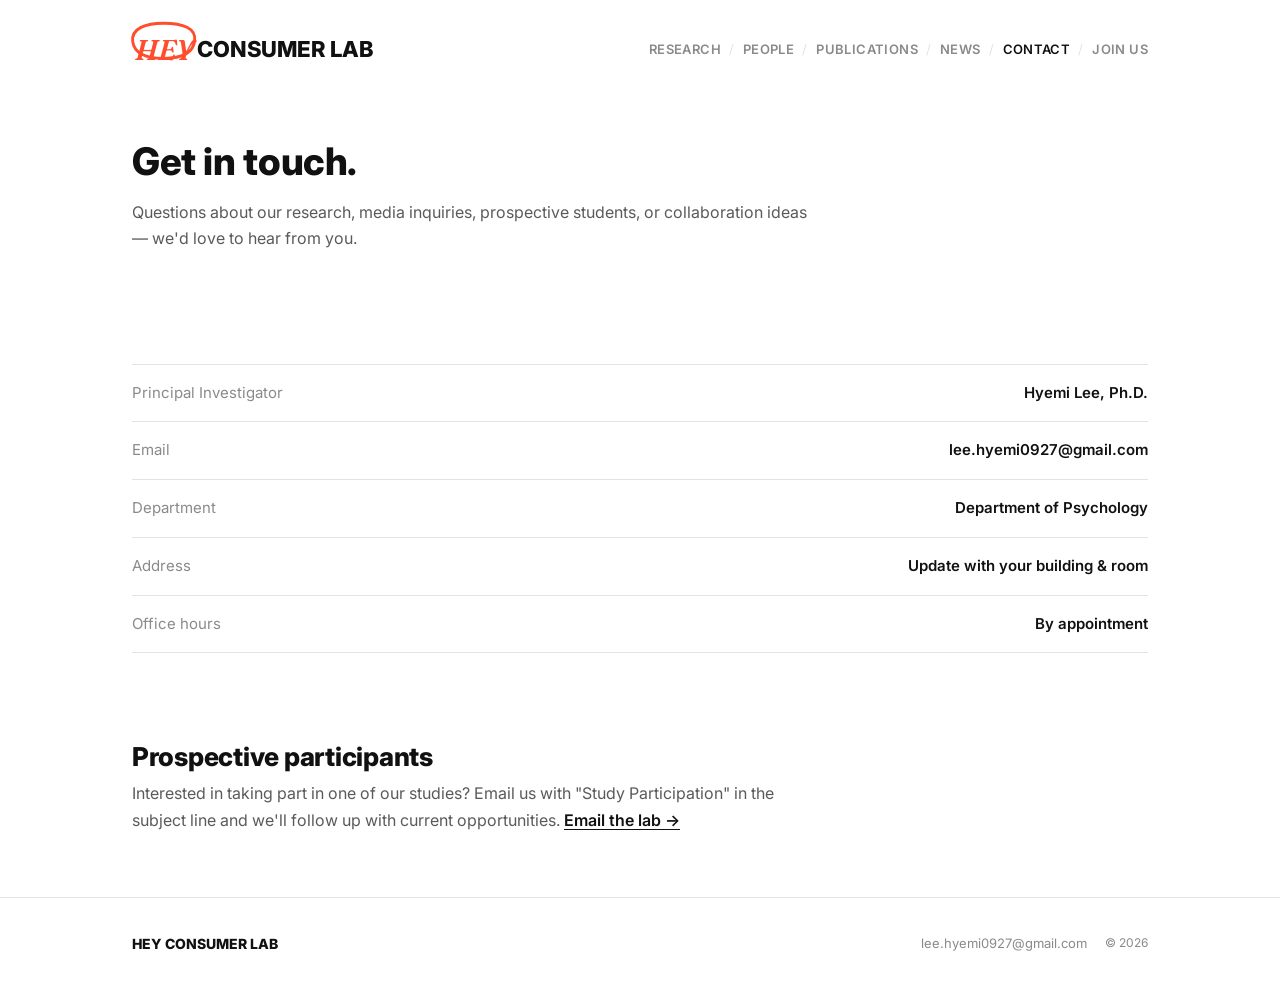
==== commit e7de1b34: "Give the homepage a distinctive signature identity Replace the generic soft-pastel hero with a bolde" ====
--- a/contact.html
+++ b/contact.html
@@ -9,14 +9,14 @@
 <link rel="icon" type="image/svg+xml" href="assets/img/favicon.svg">
 <link rel="preconnect" href="https://fonts.googleapis.com">
 <link rel="preconnect" href="https://fonts.gstatic.com" crossorigin>
-<link href="https://fonts.googleapis.com/css2?family=Archivo+Black&family=Inter:wght@400;500;600;700;800&family=Newsreader:ital@1&display=swap" rel="stylesheet">
+<link href="https://fonts.googleapis.com/css2?family=Archivo+Black&family=Inter:wght@400;500;600;700;800&family=Newsreader:ital@1&family=Fraunces:ital,wght@0,600;1,500;1,600&display=swap" rel="stylesheet">
 <link rel="stylesheet" href="assets/css/style.css">
 </head>
 <body>
 
 <header class="site-header">
   <div class="wrap">
-    <a href="index.html" class="brand">Hey Consumer Lab</a>
+    <a href="index.html" class="brand"><span class="brand-hey">Hey<svg viewBox="0 0 90 50" aria-hidden="true"><path d="M8,26 C6,10 24,4 45,4 C68,4 84,10 82,25 C80,42 62,46 45,46 C22,46 10,40 8,26 Z" fill="none" stroke="currentColor" stroke-width="3.5" stroke-linecap="round"/></svg></span> Consumer Lab</a>
     <nav class="nav-links">
       <a href="research.html">Research</a>
       <a href="people.html">People</a>
--- a/assets/css/style.css
+++ b/assets/css/style.css
@@ -14,7 +14,21 @@
   --link-blue: #1d5c86;
   --link-blue-dark: #133f5c;
 
+  --warm: #d97a4d;
+  --warm-dark: #b85c31;
+  --tint-peach: #fbe9df;
+  --tint-sage: #eaf0e6;
+  --tint-sand: #f6efe1;
+  --tint-sky: #e9eff2;
+  --sage: #6f8259;
+
+  --brand: #ff4d2e;
+  --brand-dark: #d43616;
+  --brand-tint: #fff0ea;
+  --paper-cream: #fffaf3;
+
   --display: "Archivo Black", "Inter", sans-serif;
+  --serif-display: "Fraunces", "Newsreader", serif;
   --sans: "Inter", -apple-system, BlinkMacSystemFont, "Apple SD Gothic Neo", sans-serif;
   --serif-italic: "Newsreader", "Noto Serif KR", serif;
 
@@ -660,6 +674,442 @@
   margin-top: 14px;
 }
 
+/* ---------- homepage: big hero panel (Terrer Lab-inspired) ---------- */
+
+.big-hero {
+  padding: 28px 0 20px;
+}
+
+.big-hero-grid {
+  display: grid;
+  grid-template-columns: 1fr 0.86fr;
+  gap: 56px;
+  align-items: center;
+}
+
+.big-hero h1 {
+  font-size: clamp(30px, 3.6vw, 44px);
+  font-weight: 800;
+  line-height: 1.22;
+  margin-top: 16px;
+}
+
+.big-hero .lede {
+  margin-top: 20px;
+  font-size: 17px;
+}
+
+.pill-row {
+  display: flex;
+  gap: 14px;
+  flex-wrap: wrap;
+  margin-top: 30px;
+}
+
+.btn-pill {
+  display: inline-flex;
+  align-items: center;
+  gap: 8px;
+  padding: 13px 26px;
+  border-radius: 999px;
+  font-size: 14px;
+  font-weight: 700;
+  border: 1.5px solid var(--warm);
+  background: var(--warm);
+  color: #ffffff;
+  transition: background 0.2s ease, color 0.2s ease, transform 0.2s ease;
+}
+
+.btn-pill:hover {
+  background: var(--warm-dark);
+  border-color: var(--warm-dark);
+  transform: translateY(-1px);
+}
+
+.btn-pill.outline {
+  background: transparent;
+  color: var(--ink);
+  border-color: var(--line);
+}
+
+.btn-pill.outline:hover {
+  border-color: var(--ink);
+  background: transparent;
+}
+
+.hero-visual {
+  position: relative;
+  aspect-ratio: 4 / 3.3;
+  border-radius: 28px;
+  overflow: hidden;
+  background: linear-gradient(155deg, var(--tint-peach) 0%, var(--tint-sand) 55%, var(--tint-sage) 100%);
+}
+
+.hero-visual svg {
+  width: 100%;
+  height: 100%;
+  display: block;
+}
+
+/* ---------- big questions ---------- */
+
+.question-grid {
+  display: grid;
+  grid-template-columns: repeat(2, 1fr);
+  gap: 20px;
+}
+
+.question-card {
+  border-radius: 22px;
+  padding: 32px;
+  background: var(--tint-peach);
+}
+
+.question-card.sage {
+  background: var(--tint-sage);
+}
+
+.question-card.sand {
+  background: var(--tint-sand);
+}
+
+.question-card.sky {
+  background: var(--tint-sky);
+}
+
+.question-card .q-mark {
+  font-family: var(--serif-italic);
+  font-style: italic;
+  font-size: 30px;
+  color: var(--warm-dark);
+  line-height: 1;
+}
+
+.question-card.sage .q-mark {
+  color: var(--sage);
+}
+
+.question-card h3 {
+  font-size: 20px;
+  font-weight: 700;
+  line-height: 1.35;
+  margin-top: 12px;
+}
+
+.question-card p {
+  color: var(--ink-soft);
+  font-size: 14.5px;
+  margin-top: 12px;
+}
+
+.question-card .text-link {
+  display: inline-block;
+  margin-top: 16px;
+  font-size: 13.5px;
+}
+
+/* ---------- stat chips ---------- */
+
+.stat-row {
+  display: grid;
+  grid-template-columns: repeat(4, 1fr);
+  gap: 16px;
+  margin-top: 32px;
+}
+
+.stat-chip {
+  border-radius: 18px;
+  background: var(--tint-sand);
+  padding: 22px 20px;
+  text-align: center;
+}
+
+.stat-chip b {
+  display: block;
+  font-size: 28px;
+  font-weight: 800;
+}
+
+.stat-chip span {
+  display: block;
+  font-size: 12.5px;
+  color: var(--ink-soft);
+  margin-top: 4px;
+}
+
+/* ---------- culture band ---------- */
+
+.culture-band {
+  border-radius: 28px;
+  background: var(--tint-sage);
+  padding: 56px;
+  display: grid;
+  grid-template-columns: 1fr auto;
+  align-items: center;
+  gap: 32px;
+}
+
+.culture-band h2 {
+  font-size: 26px;
+}
+
+.culture-band p {
+  color: var(--ink-soft);
+  margin-top: 14px;
+  max-width: 60ch;
+}
+
+/* ---------- news teaser cards ---------- */
+
+.news-cards {
+  display: grid;
+  grid-template-columns: repeat(3, 1fr);
+  gap: 20px;
+}
+
+.news-card {
+  border-radius: 20px;
+  border: 1px solid var(--line);
+  padding: 24px;
+}
+
+.news-card .date {
+  font-size: 12.5px;
+  color: var(--warm-dark);
+  font-weight: 700;
+  letter-spacing: 0.04em;
+  text-transform: uppercase;
+}
+
+.news-card h4 {
+  font-family: var(--sans);
+  font-size: 15.5px;
+  font-weight: 700;
+  margin-top: 10px;
+  line-height: 1.4;
+}
+
+/* ---------- signature "Hey" wordmark ---------- */
+
+.brand {
+  display: inline-flex;
+  align-items: center;
+  gap: 2px;
+}
+
+.brand-hey {
+  position: relative;
+  color: var(--brand);
+  font-family: var(--serif-display);
+  font-style: italic;
+  font-weight: 600;
+  font-size: 1.3em;
+  padding: 0 3px;
+}
+
+.brand-hey svg {
+  position: absolute;
+  left: -6px;
+  right: -6px;
+  top: -30%;
+  bottom: -35%;
+  width: calc(100% + 12px);
+  height: calc(100% + 22%);
+  z-index: -1;
+}
+
+/* ---------- bold hero (signature identity) ---------- */
+
+.bold-hero {
+  padding: 40px 0 8px;
+}
+
+.bold-hero .eyebrow {
+  color: var(--brand-dark);
+}
+
+.bold-hero h1 {
+  font-family: var(--serif-display);
+  font-weight: 600;
+  font-size: clamp(38px, 5.4vw, 66px);
+  line-height: 1.08;
+  margin-top: 18px;
+  max-width: 15ch;
+}
+
+.bold-hero h1 em {
+  font-style: italic;
+  color: var(--brand);
+}
+
+.bold-hero .lede {
+  margin-top: 22px;
+  font-size: 17px;
+  max-width: 56ch;
+}
+
+.hero-row {
+  display: grid;
+  grid-template-columns: 1.15fr 0.85fr;
+  gap: 48px;
+  align-items: start;
+}
+
+.hero-scene {
+  position: relative;
+  padding-top: 20px;
+}
+
+.hero-blob-shape {
+  position: relative;
+}
+
+.hero-blob-shape svg {
+  width: 100%;
+  height: auto;
+  display: block;
+}
+
+.sticker {
+  position: absolute;
+  border-radius: 16px;
+  padding: 14px 18px;
+  font-weight: 800;
+  font-size: 13px;
+  box-shadow: 0 10px 24px rgba(20, 15, 10, 0.12);
+}
+
+.sticker.dark {
+  background: var(--ink);
+  color: #fff;
+  transform: rotate(-6deg);
+}
+
+.sticker.coral {
+  background: var(--brand);
+  color: #fff;
+  transform: rotate(5deg);
+}
+
+.sticker.paper {
+  background: #ffffff;
+  border: 1.5px solid var(--ink);
+  color: var(--ink);
+  transform: rotate(-3deg);
+}
+
+.sticker b {
+  display: block;
+  font-family: var(--serif-display);
+  font-size: 22px;
+  font-weight: 600;
+}
+
+.sticker span {
+  font-size: 10.5px;
+  font-weight: 700;
+  opacity: 0.85;
+  text-transform: uppercase;
+  letter-spacing: 0.04em;
+}
+
+.pill-row {
+  margin-top: 32px;
+}
+
+.btn-pill.coral {
+  background: var(--brand);
+  border-color: var(--brand);
+}
+
+.btn-pill.coral:hover {
+  background: var(--brand-dark);
+  border-color: var(--brand-dark);
+}
+
+/* ---------- speech-bubble question cards ---------- */
+
+.bubble-grid {
+  display: grid;
+  grid-template-columns: repeat(2, 1fr);
+  gap: 26px 24px;
+}
+
+.bubble-card {
+  position: relative;
+  border-radius: 26px 26px 26px 6px;
+  padding: 32px;
+}
+
+.bubble-card.paper {
+  background: var(--paper-cream);
+  border: 1.5px solid var(--ink);
+}
+
+.bubble-card.dark {
+  background: var(--ink);
+  color: #fff;
+}
+
+.bubble-card.coral {
+  background: var(--brand);
+  color: #fff;
+}
+
+.bubble-card h3 {
+  font-family: var(--serif-display);
+  font-weight: 600;
+  font-size: 22px;
+  line-height: 1.32;
+}
+
+.bubble-card.dark h3,
+.bubble-card.coral h3 {
+  color: #fff;
+}
+
+.bubble-card p {
+  font-size: 14.5px;
+  margin-top: 12px;
+  color: var(--ink-soft);
+}
+
+.bubble-card.dark p {
+  color: rgba(255, 255, 255, 0.72);
+}
+
+.bubble-card.coral p {
+  color: rgba(255, 255, 255, 0.88);
+}
+
+.bubble-card .text-link {
+  display: inline-block;
+  margin-top: 16px;
+  font-size: 13.5px;
+}
+
+.bubble-card.dark .text-link,
+.bubble-card.coral .text-link {
+  color: #fff;
+}
+
+/* ---------- culture band (bold) ---------- */
+
+.culture-band.bold {
+  background: var(--ink);
+  color: #fff;
+}
+
+.culture-band.bold h2 {
+  color: #fff;
+  font-family: var(--serif-display);
+  font-weight: 600;
+}
+
+.culture-band.bold p {
+  color: rgba(255, 255, 255, 0.72);
+}
+
 /* ---------- responsive ---------- */
 
 @media (max-width: 760px) {
@@ -726,4 +1176,56 @@
   section {
     padding: 44px 0;
   }
-}
+
+  .big-hero-grid {
+    grid-template-columns: 1fr;
+  }
+
+  .hero-visual {
+    aspect-ratio: 16 / 10;
+    order: -1;
+  }
+
+  .question-grid {
+    grid-template-columns: 1fr;
+  }
+
+  .stat-row {
+    grid-template-columns: repeat(2, 1fr);
+  }
+
+  .culture-band {
+    grid-template-columns: 1fr;
+    padding: 32px;
+    text-align: left;
+  }
+
+  .news-cards {
+    grid-template-columns: 1fr;
+  }
+
+  .hero-row {
+    grid-template-columns: 1fr;
+  }
+
+  .hero-scene {
+    order: -1;
+    display: flex;
+    flex-wrap: wrap;
+    gap: 12px;
+    padding-top: 4px;
+  }
+
+  .hero-blob-shape {
+    display: none;
+  }
+
+  .sticker {
+    position: static !important;
+    transform: none !important;
+  }
+
+  .bubble-grid {
+    grid-template-columns: 1fr;
+  }
+}
